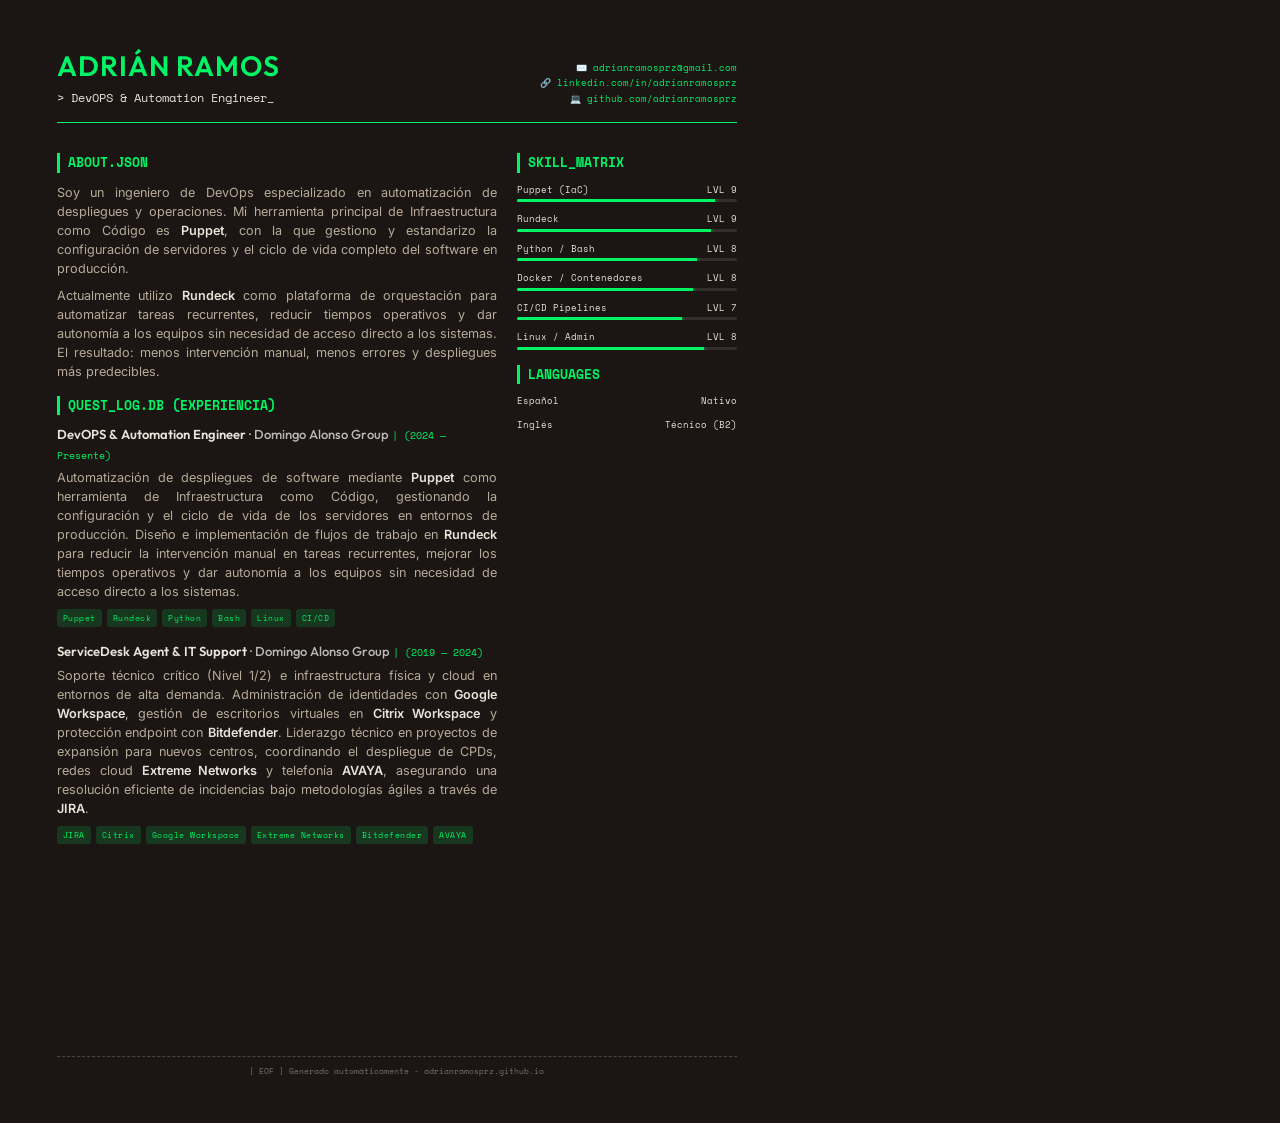
==== cv.html @ f0442f2f "feat: implement internationalization (i18n) support, add favicon, and enable direct CV download func" ====
<!DOCTYPE html>
<html lang="es">
<head>
    <meta charset="UTF-8">
    <title>CV Adrián Ramos</title>
    <style>
        @import url('https://fonts.googleapis.com/css2?family=Inter:wght@300;400;500;600&family=Outfit:wght@300;400;600;700&family=Space+Mono:ital,wght@0,400;0,700;1,400&display=swap');

        /* Force printed pages to retain background colors */
        * {
            -webkit-print-color-adjust: exact !important;
            print-color-adjust: exact !important;
        }

        :root {
            --bg-color: hsl(22, 16%, 9%);
            --text-main: hsl(33, 18%, 66%);
            --text-heading: hsl(38, 25%, 88%);
            --accent: hsl(145, 100%, 48%);
            --accent-dim: hsl(145, 100%, 48%, 0.15);
            --border-color: hsl(145, 18%, 18%);
        }

        @page {
            size: A4;
            margin: 0;
        }

        body {
            background-color: var(--bg-color);
            color: var(--text-main);
            font-family: 'Inter', sans-serif;
            margin: 0;
            padding: 0;
            line-height: 1.5;
            font-size: 10pt;
            width: 210mm;
            min-height: 297mm;
            box-sizing: border-box;
            position: relative;
        }

        /* Wrap page content for padding inside A4 */
        .page {
            padding: 12mm 15mm;
            box-sizing: border-box;
            height: 297mm;
            overflow: hidden;
        }

        h1, h2, h3, h4 {
            font-family: 'Outfit', sans-serif;
            color: var(--text-heading);
            margin: 0 0 10px 0;
            font-weight: 600;
        }

        a {
            color: var(--accent);
            text-decoration: none;
        }

        /* HEADER */
        header {
            border-bottom: 1px solid var(--accent);
            padding-bottom: 15px;
            margin-bottom: 15px;
            display: flex;
            justify-content: space-between;
            align-items: flex-end;
        }

        .header-left h1 {
            font-size: 28px;
            color: var(--accent);
            margin-bottom: 2px;
            text-transform: uppercase;
            letter-spacing: 1px;
        }

        .header-left p.role {
            font-family: 'Space Mono', monospace;
            font-size: 12px;
            color: var(--text-heading);
            margin: 0;
        }

        .header-right {
            text-align: right;
            font-family: 'Space Mono', monospace;
            font-size: 9px;
            color: var(--text-main);
        }

        .header-right p {
            margin: 2px 0;
        }

        /* SECTION TITLES */
        .section-title {
            font-family: 'Space Mono', monospace;
            font-size: 13px;
            color: var(--accent);
            margin-top: 15px;
            margin-bottom: 10px;
            text-transform: uppercase;
            border-left: 3px solid var(--accent);
            padding-left: 8px;
        }

        /* COLUMNS */
        .grid {
            display: grid;
            grid-template-columns: 2fr 1fr;
            gap: 20px;
        }

        /* TEXT / ABOUT */
        .about-text {
            font-size: 9.5pt;
            margin-bottom: 15px;
            text-align: justify;
        }
        
        .about-text p {
            margin: 0 0 8px 0;
        }

        /* EXPERIENCE */
        .exp-item {
            margin-bottom: 15px;
        }

        .exp-header {
            margin-bottom: 4px;
        }

        .exp-title {
            font-size: 13px;
            color: var(--text-heading);
            margin: 0;
        }

        .exp-company {
            color: rgba(255, 255, 255, 0.7);
            font-weight: 500;
        }

        .exp-date {
            font-family: 'Space Mono', monospace;
            font-size: 10px;
            color: var(--accent);
            font-weight: normal;
        }

        .exp-desc {
            font-size: 9.5pt;
            margin-top: 0;
            margin-bottom: 8px;
            text-align: justify;
        }

        strong {
            color: var(--text-heading);
            font-weight: 600;
        }

        /* TAGS */
        .tags {
            display: flex;
            flex-wrap: wrap;
            gap: 5px;
        }

        .tag {
            font-family: 'Space Mono', monospace;
            font-size: 8px;
            color: var(--accent);
            background: var(--accent-dim);
            padding: 3px 6px;
            border-radius: 3px;
            letter-spacing: 0.5px;
        }

        /* SIDEBAR (SKILLS) */
        .skills-list {
            margin: 0;
            padding: 0;
            list-style: none;
        }

        .skill-item {
            margin-bottom: 10px;
        }

        .skill-name {
            font-family: 'Space Mono', monospace;
            font-size: 9px;
            color: var(--text-heading);
            display: flex;
            justify-content: space-between;
            margin-bottom: 3px;
        }

        .skill-bar {
            height: 3px;
            background: rgba(255, 255, 255, 0.1);
            border-radius: 2px;
            overflow: hidden;
        }

        .skill-fill {
            height: 100%;
            background: var(--accent);
            box-shadow: 0 0 5px var(--accent);
        }

        /* FOOTER DECORATION */
        .footer-deco {
            position: absolute;
            bottom: 12mm;
            left: 15mm;
            right: 15mm;
            border-top: 1px dashed rgba(255, 255, 255, 0.2);
            padding-top: 8px;
            font-family: 'Space Mono', monospace;
            font-size: 8px;
            color: rgba(255, 255, 255, 0.4);
            text-align: center;
        }
    </style>
</head>
<body>
    <div class="page">
        <!-- HEADER -->
        <header>
            <div class="header-left">
                <h1>Adrián Ramos</h1>
                <p class="role">&gt; DevOPS &amp; Automation Engineer_</p>
            </div>
            <div class="header-right">
                <p>✉️ <a href="mailto:adrianramosprz@gmail.com">adrianramosprz@gmail.com</a></p>
                <p>🔗 <a href="https://linkedin.com/in/adrianramosprz">linkedin.com/in/adrianramosprz</a></p>
                <p>💻 <a href="https://github.com/adrianramosprz">github.com/adrianramosprz</a></p>
            </div>
        </header>

        <div class="grid">
            <!-- MAIN COLUMN (ABOUT & EXP) -->
            <div class="col-main">
                <h2 class="section-title">ABOUT.json</h2>
                <div class="about-text">
                    <p>Soy un ingeniero de DevOps especializado en automatización de despliegues y operaciones. Mi herramienta principal de Infraestructura como Código es <strong>Puppet</strong>, con la que gestiono y estandarizo la configuración de servidores y el ciclo de vida completo del software en producción.</p>
                    <p>Actualmente utilizo <strong>Rundeck</strong> como plataforma de orquestación para automatizar tareas recurrentes, reducir tiempos operativos y dar autonomía a los equipos sin necesidad de acceso directo a los sistemas. El resultado: menos intervención manual, menos errores y despliegues más predecibles.</p>
                </div>

                <h2 class="section-title">QUEST_LOG.db (Experiencia)</h2>
                
                <!-- JOB 1 -->
                <div class="exp-item">
                    <div class="exp-header">
                        <h3 class="exp-title">DevOPS &amp; Automation Engineer <span class="exp-company">· Domingo Alonso Group</span> <span class="exp-date">| (2024 — Presente)</span></h3>
                    </div>
                    <p class="exp-desc">
                        Automatización de despliegues de software mediante <strong>Puppet</strong> como herramienta de Infraestructura como Código, gestionando la configuración y el ciclo de vida de los servidores en entornos de producción. Diseño e implementación de flujos de trabajo en <strong>Rundeck</strong> para reducir la intervención manual en tareas recurrentes, mejorar los tiempos operativos y dar autonomía a los equipos sin necesidad de acceso directo a los sistemas.
                    </p>
                    <div class="tags">
                        <span class="tag">Puppet</span>
                        <span class="tag">Rundeck</span>
                        <span class="tag">Python</span>
                        <span class="tag">Bash</span>
                        <span class="tag">Linux</span>
                        <span class="tag">CI/CD</span>
                    </div>
                </div>

                <!-- JOB 2 -->
                <div class="exp-item">
                    <div class="exp-header">
                        <h3 class="exp-title">ServiceDesk Agent &amp; IT Support <span class="exp-company">· Domingo Alonso Group</span> <span class="exp-date">| (2019 — 2024)</span></h3>
                    </div>
                    <p class="exp-desc">
                        Soporte técnico crítico (Nivel 1/2) e infraestructura física y cloud en entornos de alta demanda. Administración de identidades con <strong>Google Workspace</strong>, gestión de escritorios virtuales en <strong>Citrix Workspace</strong> y protección endpoint con <strong>Bitdefender</strong>. Liderazgo técnico en proyectos de expansión para nuevos centros, coordinando el despliegue de CPDs, redes cloud <strong>Extreme Networks</strong> y telefonía <strong>AVAYA</strong>, asegurando una resolución eficiente de incidencias bajo metodologías ágiles a través de <strong>JIRA</strong>.
                    </p>
                    <div class="tags">
                        <span class="tag">JIRA</span>
                        <span class="tag">Citrix</span>
                        <span class="tag">Google Workspace</span>
                        <span class="tag">Extreme Networks</span>
                        <span class="tag">Bitdefender</span>
                        <span class="tag">AVAYA</span>
                    </div>
                </div>

            </div>

            <!-- SIDEBAR (SKILLS) -->
            <div class="col-side">
                <h2 class="section-title">SKILL_MATRIX</h2>
                <ul class="skills-list">
                    <li class="skill-item">
                        <div class="skill-name"><span>Puppet (IaC)</span> <span>LVL 9</span></div>
                        <div class="skill-bar"><div class="skill-fill" style="width: 90%;"></div></div>
                    </li>
                    <li class="skill-item">
                        <div class="skill-name"><span>Rundeck</span> <span>LVL 9</span></div>
                        <div class="skill-bar"><div class="skill-fill" style="width: 88%;"></div></div>
                    </li>
                    <li class="skill-item">
                        <div class="skill-name"><span>Python / Bash</span> <span>LVL 8</span></div>
                        <div class="skill-bar"><div class="skill-fill" style="width: 82%;"></div></div>
                    </li>
                    <li class="skill-item">
                        <div class="skill-name"><span>Docker / Contenedores</span> <span>LVL 8</span></div>
                        <div class="skill-bar"><div class="skill-fill" style="width: 80%;"></div></div>
                    </li>
                    <li class="skill-item">
                        <div class="skill-name"><span>CI/CD Pipelines</span> <span>LVL 7</span></div>
                        <div class="skill-bar"><div class="skill-fill" style="width: 75%;"></div></div>
                    </li>
                    <li class="skill-item">
                        <div class="skill-name"><span>Linux / Admin</span> <span>LVL 8</span></div>
                        <div class="skill-bar"><div class="skill-fill" style="width: 85%;"></div></div>
                    </li>
                </ul>

                <h2 class="section-title">LANGUAGES</h2>
                <ul class="skills-list">
                    <li class="skill-item">
                        <div class="skill-name"><span>Español</span> <span>Nativo</span></div>
                    </li>
                    <li class="skill-item">
                        <div class="skill-name"><span>Inglés</span> <span>Técnico (B2)</span></div>
                    </li>
                </ul>
            </div>
        </div>

        <div class="footer-deco">
            [ EOF ] Generado automáticamente - adrianramosprz.github.io
        </div>
    </div>
</body>
</html>
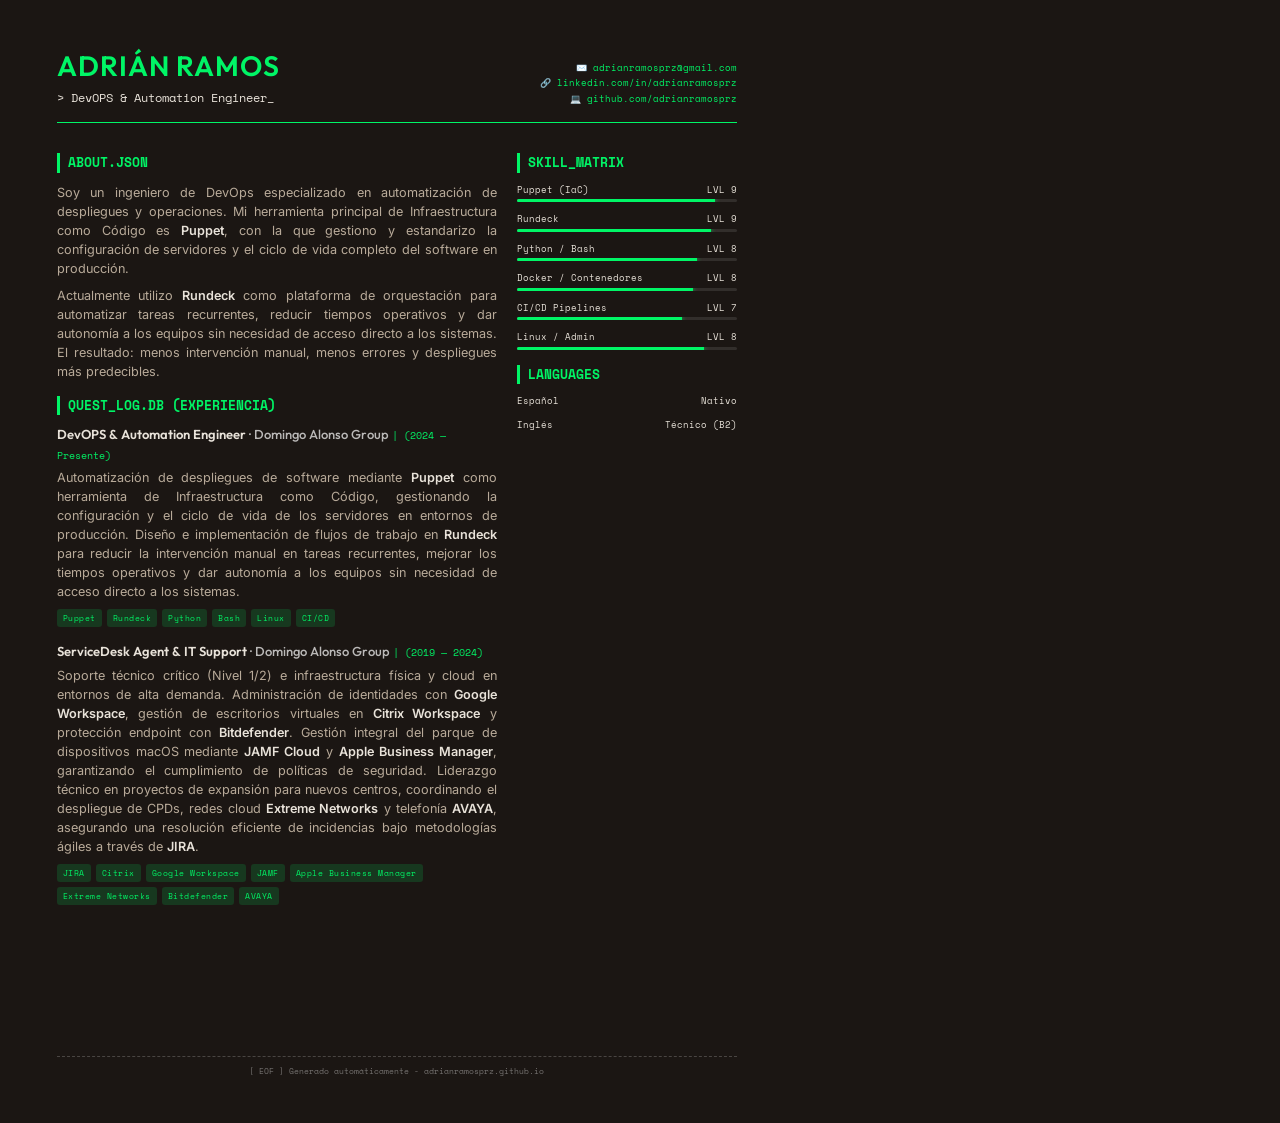
==== commit d478fb05: "⭐ feat: add JAMF Cloud and Apple Business Manager experience to CV" ====
--- a/cv.html
+++ b/cv.html
@@ -280,12 +280,14 @@
                         <h3 class="exp-title">ServiceDesk Agent &amp; IT Support <span class="exp-company">· Domingo Alonso Group</span> <span class="exp-date">| (2019 — 2024)</span></h3>
                     </div>
                     <p class="exp-desc">
-                        Soporte técnico crítico (Nivel 1/2) e infraestructura física y cloud en entornos de alta demanda. Administración de identidades con <strong>Google Workspace</strong>, gestión de escritorios virtuales en <strong>Citrix Workspace</strong> y protección endpoint con <strong>Bitdefender</strong>. Liderazgo técnico en proyectos de expansión para nuevos centros, coordinando el despliegue de CPDs, redes cloud <strong>Extreme Networks</strong> y telefonía <strong>AVAYA</strong>, asegurando una resolución eficiente de incidencias bajo metodologías ágiles a través de <strong>JIRA</strong>.
+                        Soporte técnico crítico (Nivel 1/2) e infraestructura física y cloud en entornos de alta demanda. Administración de identidades con <strong>Google Workspace</strong>, gestión de escritorios virtuales en <strong>Citrix Workspace</strong> y protección endpoint con <strong>Bitdefender</strong>. Gestión integral del parque de dispositivos macOS mediante <strong>JAMF Cloud</strong> y <strong>Apple Business Manager</strong>, garantizando el cumplimiento de políticas de seguridad. Liderazgo técnico en proyectos de expansión para nuevos centros, coordinando el despliegue de CPDs, redes cloud <strong>Extreme Networks</strong> y telefonía <strong>AVAYA</strong>, asegurando una resolución eficiente de incidencias bajo metodologías ágiles a través de <strong>JIRA</strong>.
                     </p>
                     <div class="tags">
                         <span class="tag">JIRA</span>
                         <span class="tag">Citrix</span>
                         <span class="tag">Google Workspace</span>
+                        <span class="tag">JAMF</span>
+                        <span class="tag">Apple Business Manager</span>
                         <span class="tag">Extreme Networks</span>
                         <span class="tag">Bitdefender</span>
                         <span class="tag">AVAYA</span>
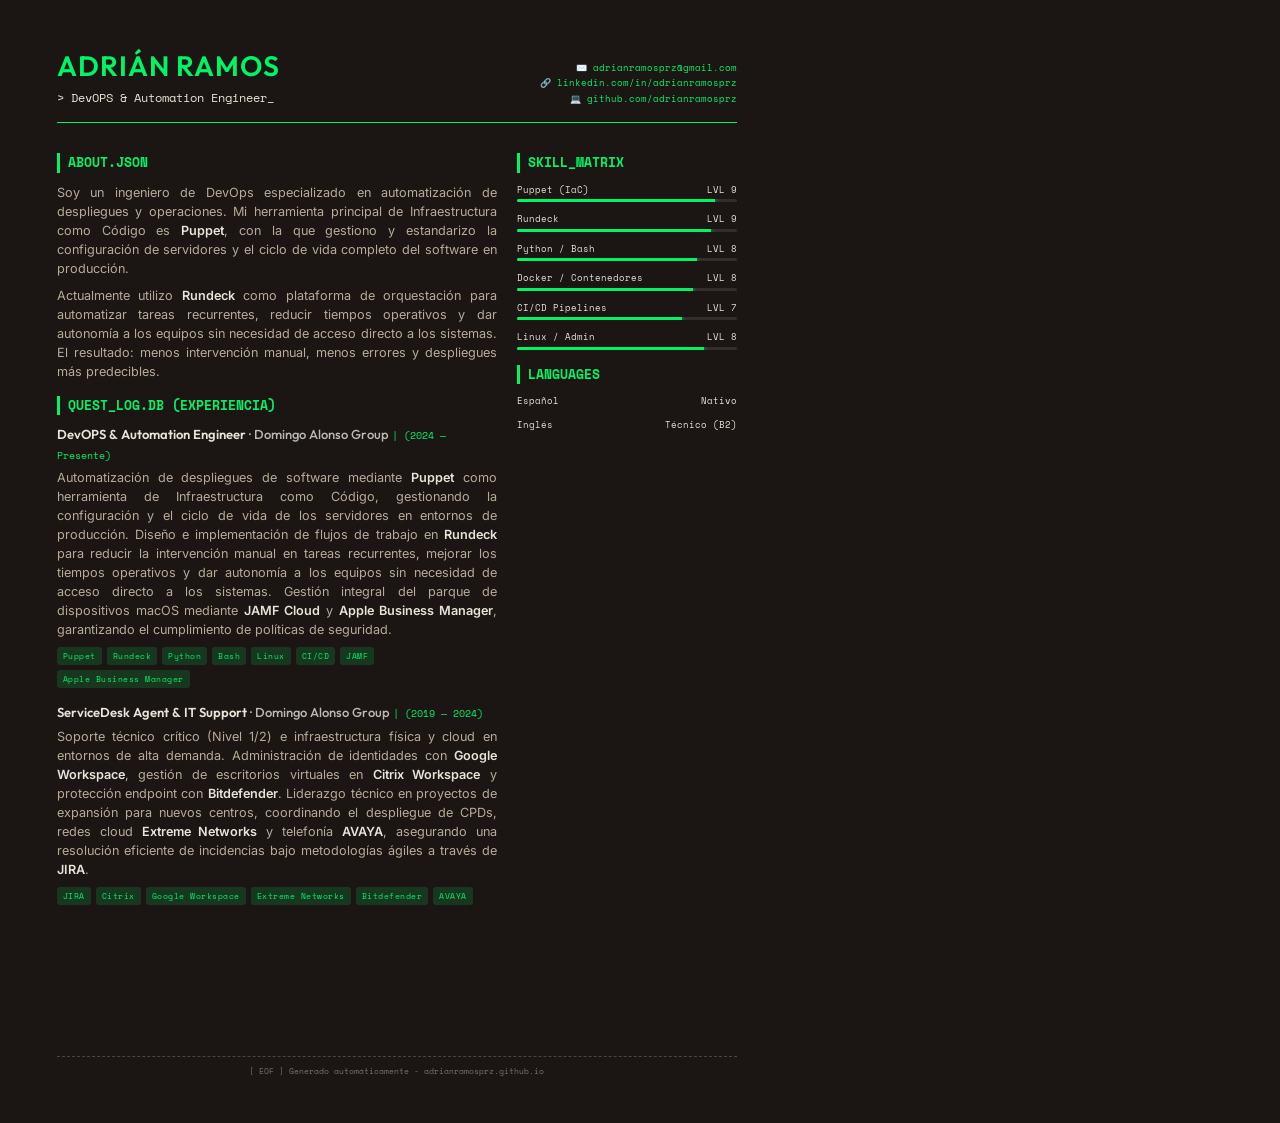
==== commit f8de14c1: "feat: add JAMF Cloud and Apple Business Manager experience to CV" ====
--- a/cv.html
+++ b/cv.html
@@ -262,7 +262,7 @@
                         <h3 class="exp-title">DevOPS &amp; Automation Engineer <span class="exp-company">· Domingo Alonso Group</span> <span class="exp-date">| (2024 — Presente)</span></h3>
                     </div>
                     <p class="exp-desc">
-                        Automatización de despliegues de software mediante <strong>Puppet</strong> como herramienta de Infraestructura como Código, gestionando la configuración y el ciclo de vida de los servidores en entornos de producción. Diseño e implementación de flujos de trabajo en <strong>Rundeck</strong> para reducir la intervención manual en tareas recurrentes, mejorar los tiempos operativos y dar autonomía a los equipos sin necesidad de acceso directo a los sistemas.
+                        Automatización de despliegues de software mediante <strong>Puppet</strong> como herramienta de Infraestructura como Código, gestionando la configuración y el ciclo de vida de los servidores en entornos de producción. Diseño e implementación de flujos de trabajo en <strong>Rundeck</strong> para reducir la intervención manual en tareas recurrentes, mejorar los tiempos operativos y dar autonomía a los equipos sin necesidad de acceso directo a los sistemas. Gestión integral del parque de dispositivos macOS mediante <strong>JAMF Cloud</strong> y <strong>Apple Business Manager</strong>, garantizando el cumplimiento de políticas de seguridad.
                     </p>
                     <div class="tags">
                         <span class="tag">Puppet</span>
@@ -271,6 +271,8 @@
                         <span class="tag">Bash</span>
                         <span class="tag">Linux</span>
                         <span class="tag">CI/CD</span>
+                        <span class="tag">JAMF</span>
+                        <span class="tag">Apple Business Manager</span>
                     </div>
                 </div>
 
@@ -280,14 +282,12 @@
                         <h3 class="exp-title">ServiceDesk Agent &amp; IT Support <span class="exp-company">· Domingo Alonso Group</span> <span class="exp-date">| (2019 — 2024)</span></h3>
                     </div>
                     <p class="exp-desc">
-                        Soporte técnico crítico (Nivel 1/2) e infraestructura física y cloud en entornos de alta demanda. Administración de identidades con <strong>Google Workspace</strong>, gestión de escritorios virtuales en <strong>Citrix Workspace</strong> y protección endpoint con <strong>Bitdefender</strong>. Gestión integral del parque de dispositivos macOS mediante <strong>JAMF Cloud</strong> y <strong>Apple Business Manager</strong>, garantizando el cumplimiento de políticas de seguridad. Liderazgo técnico en proyectos de expansión para nuevos centros, coordinando el despliegue de CPDs, redes cloud <strong>Extreme Networks</strong> y telefonía <strong>AVAYA</strong>, asegurando una resolución eficiente de incidencias bajo metodologías ágiles a través de <strong>JIRA</strong>.
+                        Soporte técnico crítico (Nivel 1/2) e infraestructura física y cloud en entornos de alta demanda. Administración de identidades con <strong>Google Workspace</strong>, gestión de escritorios virtuales en <strong>Citrix Workspace</strong> y protección endpoint con <strong>Bitdefender</strong>. Liderazgo técnico en proyectos de expansión para nuevos centros, coordinando el despliegue de CPDs, redes cloud <strong>Extreme Networks</strong> y telefonía <strong>AVAYA</strong>, asegurando una resolución eficiente de incidencias bajo metodologías ágiles a través de <strong>JIRA</strong>.
                     </p>
                     <div class="tags">
                         <span class="tag">JIRA</span>
                         <span class="tag">Citrix</span>
                         <span class="tag">Google Workspace</span>
-                        <span class="tag">JAMF</span>
-                        <span class="tag">Apple Business Manager</span>
                         <span class="tag">Extreme Networks</span>
                         <span class="tag">Bitdefender</span>
                         <span class="tag">AVAYA</span>
